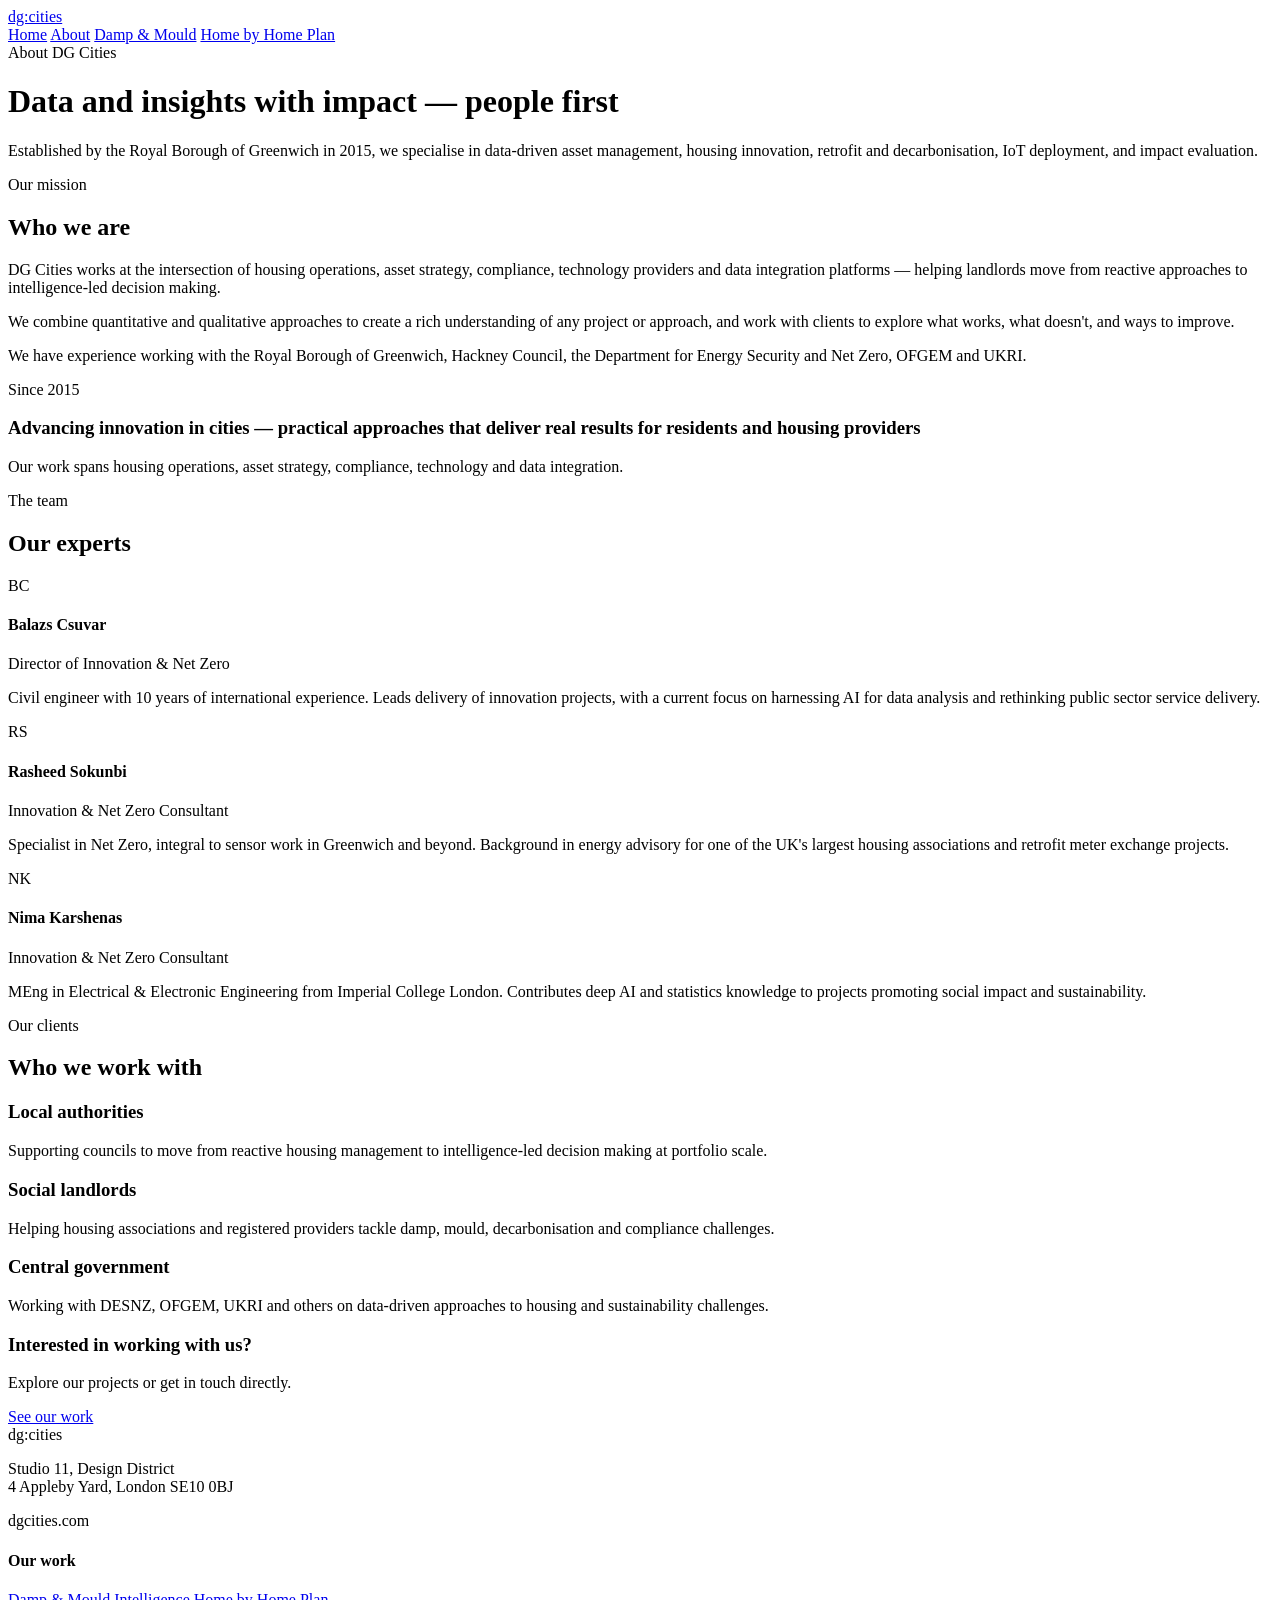
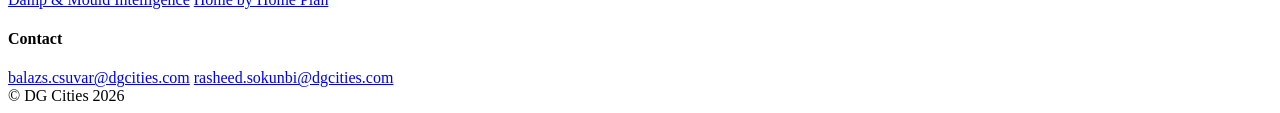
==== about.html @ 5fc02e4f "Add files via upload" ====
<!DOCTYPE html>
<html lang="en">
<head>
  <meta charset="UTF-8" />
  <meta name="viewport" content="width=device-width, initial-scale=1.0" />
  <title>About — DG Cities</title>
  <link rel="stylesheet" href="style.css" />
</head>
<body>

<!-- ===================== NAVIGATION ===================== -->
<nav>
  <a class="nav-logo" href="index.html">dg:cities</a>
  <div class="nav-links">
    <a href="index.html">Home</a>
    <a href="about.html" class="active">About</a>
    <a href="damp-mould.html">Damp &amp; Mould</a>
    <a href="home-by-home.html">Home by Home Plan</a>
  </div>
</nav>

<!-- ===================== HERO ===================== -->
<div class="page-hero">
  <div class="badge">About DG Cities</div>
  <!-- EDIT: Page headline and intro -->
  <h1>Data and insights with impact — people first</h1>
  <p>Established by the Royal Borough of Greenwich in 2015, we specialise in data-driven asset
     management, housing innovation, retrofit and decarbonisation, IoT deployment, and impact evaluation.</p>
</div>

<!-- ===================== WHO WE ARE ===================== -->
<div class="section">
  <div class="two-col">
    <div>
      <div class="section-label">Our mission</div>
      <h2>Who we are</h2>
      <!-- EDIT: Company description paragraphs -->
      <p class="body-text mt-sm">
        DG Cities works at the intersection of housing operations, asset strategy, compliance,
        technology providers and data integration platforms — helping landlords move from reactive
        approaches to intelligence-led decision making.
      </p>
      <p class="body-text mt-sm">
        We combine quantitative and qualitative approaches to create a rich understanding of any
        project or approach, and work with clients to explore what works, what doesn't, and ways
        to improve.
      </p>
      <p class="body-text mt-sm">
        We have experience working with the Royal Borough of Greenwich, Hackney Council, the
        Department for Energy Security and Net Zero, OFGEM and UKRI.
      </p>
    </div>
    <div class="hero-panel">
      <div class="hero-panel-badge">Since 2015</div>
      <h3>Advancing innovation in cities — practical approaches that deliver real results for residents and housing providers</h3>
      <p>Our work spans housing operations, asset strategy, compliance, technology and data integration.</p>
    </div>
  </div>
</div>

<!-- ===================== TEAM ===================== -->
<div class="section section-alt">
  <div class="section-label">The team</div>
  <h2>Our experts</h2>
  <div class="team-grid">

    <!-- EDIT: Team member 1 — change initials, name, role and bio -->
    <div class="team-card">
      <div class="team-avatar">BC</div>
      <h4>Balazs Csuvar</h4>
      <div class="role">Director of Innovation &amp; Net Zero</div>
      <p>Civil engineer with 10 years of international experience. Leads delivery of innovation projects,
         with a current focus on harnessing AI for data analysis and rethinking public sector service delivery.</p>
    </div>

    <!-- EDIT: Team member 2 -->
    <div class="team-card">
      <div class="team-avatar">RS</div>
      <h4>Rasheed Sokunbi</h4>
      <div class="role">Innovation &amp; Net Zero Consultant</div>
      <p>Specialist in Net Zero, integral to sensor work in Greenwich and beyond. Background in energy
         advisory for one of the UK's largest housing associations and retrofit meter exchange projects.</p>
    </div>

    <!-- EDIT: Team member 3 -->
    <div class="team-card">
      <div class="team-avatar">NK</div>
      <h4>Nima Karshenas</h4>
      <div class="role">Innovation &amp; Net Zero Consultant</div>
      <p>MEng in Electrical &amp; Electronic Engineering from Imperial College London. Contributes deep
         AI and statistics knowledge to projects promoting social impact and sustainability.</p>
    </div>

  </div>
</div>

<!-- ===================== CLIENTS ===================== -->
<div class="section">
  <div class="section-label">Our clients</div>
  <h2>Who we work with</h2>
  <div class="cards-grid">
    <div class="card">
      <h3>Local authorities</h3>
      <p>Supporting councils to move from reactive housing management to intelligence-led decision making at portfolio scale.</p>
    </div>
    <div class="card">
      <h3>Social landlords</h3>
      <p>Helping housing associations and registered providers tackle damp, mould, decarbonisation and compliance challenges.</p>
    </div>
    <div class="card">
      <h3>Central government</h3>
      <p>Working with DESNZ, OFGEM, UKRI and others on data-driven approaches to housing and sustainability challenges.</p>
    </div>
  </div>
</div>

<!-- ===================== CTA ===================== -->
<div class="cta-strip">
  <div>
    <h3>Interested in working with us?</h3>
    <p>Explore our projects or get in touch directly.</p>
  </div>
  <a class="btn-cta" href="damp-mould.html">See our work</a>
</div>

<!-- ===================== FOOTER ===================== -->
<footer>
  <div class="footer-inner">
    <div>
      <span class="footer-logo">dg:cities</span>
      <p>Studio 11, Design District<br>4 Appleby Yard, London SE10 0BJ</p>
      <p class="mt-sm">dgcities.com</p>
    </div>
    <div>
      <h4>Our work</h4>
      <a href="damp-mould.html">Damp &amp; Mould Intelligence</a>
      <a href="home-by-home.html">Home by Home Plan</a>
    </div>
    <div>
      <h4>Contact</h4>
      <a href="mailto:balazs.csuvar@dgcities.com">balazs.csuvar@dgcities.com</a>
      <a href="mailto:rasheed.sokunbi@dgcities.com">rasheed.sokunbi@dgcities.com</a>
    </div>
  </div>
  <div class="footer-bottom">© DG Cities 2026</div>
</footer>

</body>
</html>
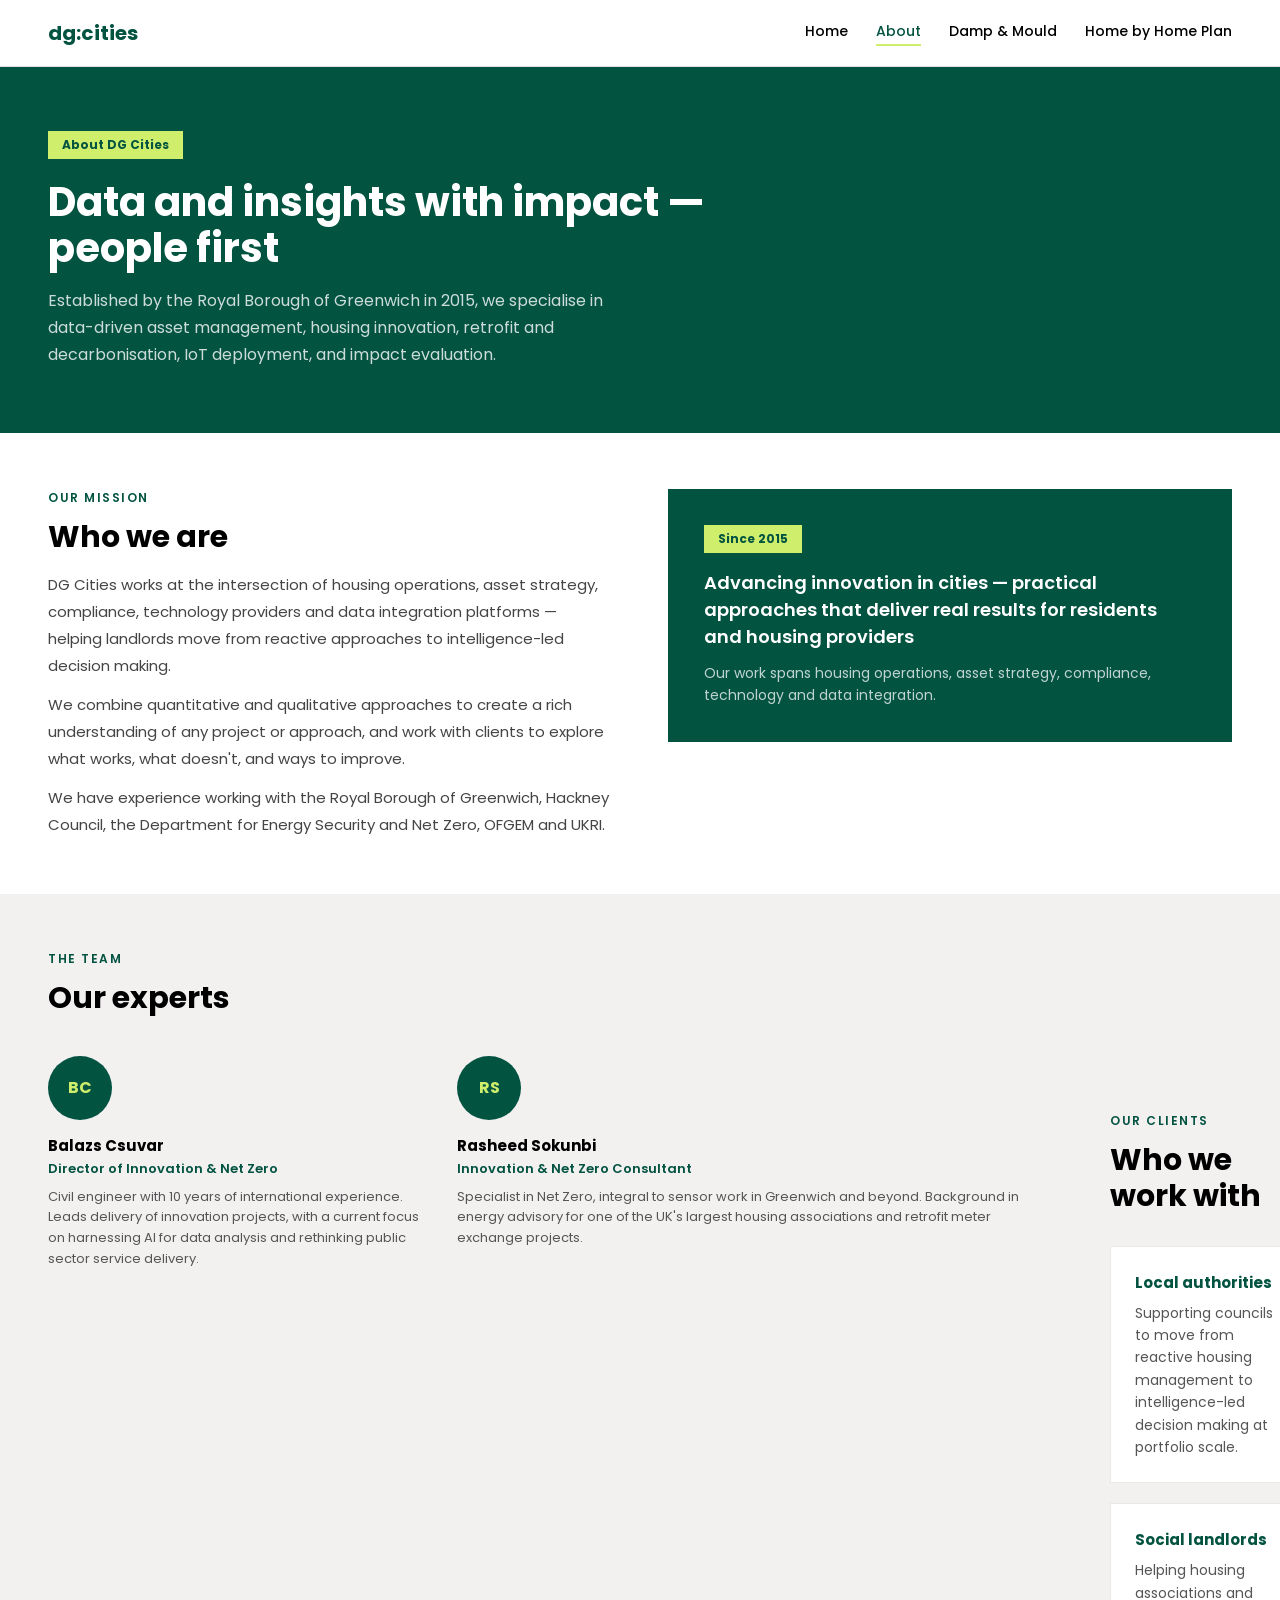
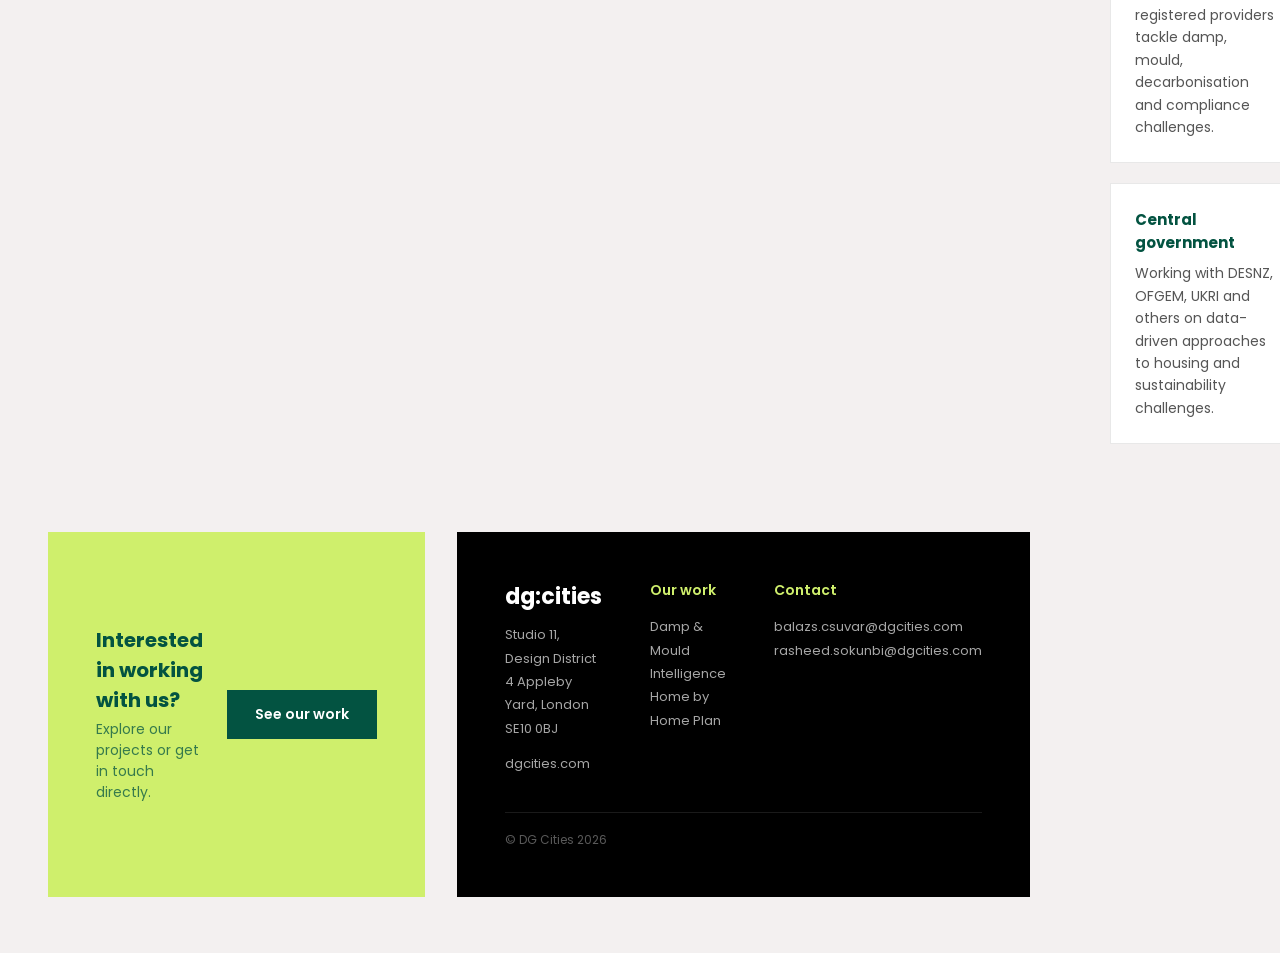
==== commit dccf22b5: "Remove Nima Karshenas from team section Removed team member 3 details from the about section." ====
--- a/about.html
+++ b/about.html
@@ -82,17 +82,7 @@
          advisory for one of the UK's largest housing associations and retrofit meter exchange projects.</p>
     </div>
 
-    <!-- EDIT: Team member 3 -->
-    <div class="team-card">
-      <div class="team-avatar">NK</div>
-      <h4>Nima Karshenas</h4>
-      <div class="role">Innovation &amp; Net Zero Consultant</div>
-      <p>MEng in Electrical &amp; Electronic Engineering from Imperial College London. Contributes deep
-         AI and statistics knowledge to projects promoting social impact and sustainability.</p>
-    </div>
 
-  </div>
-</div>
 
 <!-- ===================== CLIENTS ===================== -->
 <div class="section">
--- a/style.css
+++ b/style.css
@@ -0,0 +1,460 @@
+/* =============================================
+   DG CITIES WEBSITE — SHARED STYLESHEET
+   Colours:
+     --dg-green:   #035341  (dark green)
+     --dg-lime:    #CFEF6C  (lime highlight)
+     --dg-white:   #FFFFFF
+     --dg-offwhite:#F3F0F0
+     --dg-black:   #000000
+   Font: Poppins (loaded via Google Fonts)
+============================================= */
+
+@import url('https://fonts.googleapis.com/css2?family=Poppins:wght@400;500;600;700&display=swap');
+
+* { box-sizing: border-box; margin: 0; padding: 0; }
+
+:root {
+  --dg-green:    #035341;
+  --dg-lime:     #CFEF6C;
+  --dg-white:    #FFFFFF;
+  --dg-offwhite: #F3F0F0;
+  --dg-black:    #000000;
+}
+
+body {
+  font-family: 'Poppins', sans-serif;
+  background: var(--dg-white);
+  color: var(--dg-black);
+}
+
+/* ---- NAVIGATION ---- */
+nav {
+  display: flex;
+  align-items: center;
+  justify-content: space-between;
+  padding: 18px 48px;
+  border-bottom: 1px solid #e0e0e0;
+  background: var(--dg-white);
+  position: sticky;
+  top: 0;
+  z-index: 100;
+}
+.nav-logo {
+  font-size: 20px;
+  font-weight: 700;
+  color: var(--dg-green);
+  text-decoration: none;
+}
+.nav-links {
+  display: flex;
+  gap: 28px;
+}
+.nav-links a {
+  font-size: 14px;
+  font-weight: 500;
+  color: var(--dg-black);
+  text-decoration: none;
+  padding-bottom: 2px;
+  border-bottom: 2px solid transparent;
+}
+.nav-links a:hover { color: var(--dg-green); }
+.nav-links a.active {
+  color: var(--dg-green);
+  border-bottom: 2px solid var(--dg-lime);
+}
+
+/* ---- PAGE HERO ---- */
+.page-hero {
+  background: var(--dg-green);
+  padding: 64px 48px;
+}
+.badge {
+  display: inline-block;
+  background: var(--dg-lime);
+  color: var(--dg-green);
+  font-size: 12px;
+  font-weight: 700;
+  padding: 5px 14px;
+  margin-bottom: 20px;
+}
+.page-hero h1 {
+  color: white;
+  font-size: 40px;
+  font-weight: 700;
+  margin-bottom: 16px;
+  line-height: 1.15;
+  max-width: 700px;
+}
+.page-hero p {
+  color: rgba(255,255,255,0.8);
+  font-size: 16px;
+  max-width: 580px;
+  line-height: 1.7;
+}
+
+/* ---- SECTIONS ---- */
+.section        { padding: 56px 48px; }
+.section-alt    { background: var(--dg-offwhite); }
+.section-dark   { background: var(--dg-green); }
+
+.section-label {
+  font-size: 12px;
+  font-weight: 600;
+  letter-spacing: 1.5px;
+  text-transform: uppercase;
+  color: var(--dg-green);
+  margin-bottom: 12px;
+}
+.section-label-light { color: var(--dg-lime); }
+
+.section h2 {
+  font-size: 30px;
+  font-weight: 700;
+  margin-bottom: 16px;
+  line-height: 1.2;
+}
+.section-dark h2 { color: white; }
+.section-dark p  { color: rgba(255,255,255,0.8); }
+
+/* ---- LAYOUTS ---- */
+.two-col {
+  display: grid;
+  grid-template-columns: 1fr 1fr;
+  gap: 56px;
+  align-items: start;
+}
+.hero-panel {
+  background: var(--dg-green);
+  padding: 36px;
+}
+.hero-panel-badge {
+  display: inline-block;
+  background: var(--dg-lime);
+  color: var(--dg-green);
+  font-size: 12px;
+  font-weight: 700;
+  padding: 5px 14px;
+  margin-bottom: 16px;
+}
+.hero-panel h3 {
+  color: white;
+  font-size: 18px;
+  font-weight: 600;
+  line-height: 1.5;
+}
+.hero-panel p {
+  color: rgba(255,255,255,0.75);
+  font-size: 14px;
+  margin-top: 12px;
+  line-height: 1.6;
+}
+
+/* ---- CARDS ---- */
+.cards-grid {
+  display: grid;
+  grid-template-columns: repeat(auto-fit, minmax(190px, 1fr));
+  gap: 20px;
+  margin-top: 32px;
+}
+.card {
+  background: var(--dg-white);
+  padding: 24px;
+  border: 1px solid #e8e8e8;
+}
+.card h3 {
+  font-size: 15px;
+  font-weight: 700;
+  margin-bottom: 8px;
+  color: var(--dg-green);
+}
+.card p { font-size: 14px; color: #555; line-height: 1.6; }
+
+/* ---- STATS ---- */
+.stat-row {
+  display: grid;
+  grid-template-columns: repeat(3, 1fr);
+  gap: 16px;
+  margin-top: 32px;
+}
+.stat-box {
+  background: var(--dg-offwhite);
+  padding: 24px;
+  text-align: center;
+}
+.stat-box .number { font-size: 32px; font-weight: 700; color: var(--dg-green); }
+.stat-box .label  { font-size: 12px; color: #666; margin-top: 4px; line-height: 1.4; }
+.stat-box-dark { background: rgba(255,255,255,0.08); }
+.stat-box-dark .number { color: var(--dg-lime); }
+.stat-box-dark .label  { color: rgba(255,255,255,0.65); }
+
+/* ---- PROJECT CARDS ---- */
+.project-card {
+  display: grid;
+  grid-template-columns: 1fr 1fr;
+  border: 1px solid #e8e8e8;
+  margin-bottom: 28px;
+  text-decoration: none;
+  color: inherit;
+  transition: transform 0.2s;
+}
+.project-card:hover { transform: translateY(-2px); }
+.project-card-content {
+  padding: 36px;
+  display: flex;
+  flex-direction: column;
+  justify-content: center;
+}
+.project-card-content h3 { font-size: 20px; font-weight: 700; margin-bottom: 10px; }
+.project-card-content p  { font-size: 14px; color: #555; line-height: 1.7; margin-bottom: 16px; }
+.project-tag {
+  display: inline-block;
+  font-size: 11px;
+  font-weight: 600;
+  letter-spacing: 1px;
+  text-transform: uppercase;
+  padding: 4px 12px;
+  margin-bottom: 12px;
+  width: fit-content;
+}
+.tag-green { background: var(--dg-lime); color: var(--dg-green); }
+.link-arrow { color: var(--dg-green); font-size: 14px; font-weight: 600; }
+.project-card-visual {
+  min-height: 220px;
+  display: flex;
+  align-items: center;
+  justify-content: center;
+  padding: 32px;
+}
+.bg-green { background: var(--dg-green); }
+.bg-lime  { background: var(--dg-lime); }
+.vis-label { font-size: 13px; font-weight: 500; text-align: center; line-height: 1.5; }
+
+/* ---- QUOTE ---- */
+.quote-block {
+  border-left: 4px solid var(--dg-lime);
+  padding: 20px 28px;
+  background: var(--dg-offwhite);
+  margin: 24px 0;
+}
+.quote-block p    { font-size: 15px; font-style: italic; line-height: 1.7; color: var(--dg-green); font-weight: 500; }
+.quote-block cite { display: block; margin-top: 10px; font-size: 13px; color: #666; font-style: normal; }
+
+/* ---- DELIVERABLES ---- */
+.deliverable-list { margin-top: 24px; }
+.deliverable-item {
+  display: flex;
+  gap: 16px;
+  padding: 16px 0;
+  border-bottom: 1px solid #e8e8e8;
+  align-items: flex-start;
+}
+.deliverable-item:last-child { border-bottom: none; }
+.deliverable-dot {
+  min-width: 10px; height: 10px;
+  background: var(--dg-green);
+  border-radius: 50%;
+  margin-top: 6px;
+}
+.deliverable-item h4 { font-size: 15px; font-weight: 700; margin-bottom: 4px; }
+.deliverable-item p  { font-size: 14px; color: #555; line-height: 1.5; }
+
+/* ---- PROCESS STEPS ---- */
+.process-steps { margin-top: 40px; }
+.step { display: flex; gap: 24px; margin-bottom: 28px; align-items: flex-start; }
+.step-num {
+  min-width: 40px; height: 40px;
+  background: var(--dg-green);
+  color: var(--dg-lime);
+  display: flex; align-items: center; justify-content: center;
+  font-weight: 700; font-size: 16px; flex-shrink: 0;
+}
+.step-content h4 { font-size: 16px; font-weight: 700; margin-bottom: 6px; }
+.step-content p  { font-size: 14px; color: #555; line-height: 1.6; }
+
+/* ---- PROCESS FLOW ---- */
+.process-flow {
+  display: grid;
+  grid-template-columns: repeat(4, 1fr);
+  gap: 2px;
+  margin-top: 28px;
+}
+.flow-step { background: var(--dg-offwhite); padding: 16px 12px; text-align: center; }
+.flow-num {
+  width: 28px; height: 28px;
+  background: var(--dg-green); color: var(--dg-lime);
+  border-radius: 50%;
+  display: flex; align-items: center; justify-content: center;
+  font-size: 12px; font-weight: 700;
+  margin: 0 auto 8px;
+}
+.flow-step h5 { font-size: 11px; font-weight: 700; color: var(--dg-green); line-height: 1.3; }
+
+/* ---- AWARD / DARK PANEL ---- */
+.dark-panel { background: var(--dg-green); padding: 56px 48px; }
+.dark-panel-inner { display: grid; grid-template-columns: 1fr 1fr; gap: 48px; align-items: start; }
+.award-icon {
+  width: 52px; height: 52px;
+  background: var(--dg-lime);
+  display: flex; align-items: center; justify-content: center;
+  font-size: 24px; margin-bottom: 16px;
+}
+.dark-panel h2 { color: white; font-size: 26px; font-weight: 700; margin-bottom: 12px; }
+.dark-panel p  { color: rgba(255,255,255,0.8); font-size: 14px; line-height: 1.7; margin-bottom: 12px; }
+.dark-quote { border-left: 3px solid var(--dg-lime); padding: 16px 20px; }
+.dark-quote p    { font-size: 14px; font-style: italic; color: rgba(255,255,255,0.85); line-height: 1.7; }
+.dark-quote cite { display: block; margin-top: 8px; font-size: 12px; color: var(--dg-lime); font-style: normal; font-weight: 600; }
+.pill-row { display: flex; flex-wrap: wrap; gap: 8px; margin-top: 16px; }
+.pill {
+  background: rgba(207,239,108,0.12);
+  border: 1px solid rgba(207,239,108,0.35);
+  color: var(--dg-lime);
+  font-size: 12px; font-weight: 600;
+  padding: 5px 12px;
+}
+.dark-ref {
+  background: rgba(255,255,255,0.06);
+  border: 1px solid rgba(255,255,255,0.15);
+  padding: 20px; margin-top: 16px;
+}
+.dark-ref-label {
+  font-size: 11px; font-weight: 700;
+  letter-spacing: 1px; text-transform: uppercase;
+  color: var(--dg-lime); margin-bottom: 8px;
+}
+.dark-ref p { font-size: 13px; color: rgba(255,255,255,0.75); line-height: 1.6; margin-bottom: 0; }
+
+/* ---- HIGHLIGHT BOX ---- */
+.inline-highlight { background: var(--dg-lime); padding: 20px 24px; margin: 24px 0; }
+.inline-highlight p { font-size: 15px; font-weight: 600; color: var(--dg-green); line-height: 1.6; }
+
+/* ---- LOTI NOTE ---- */
+.loti-note {
+  padding: 16px 20px;
+  background: var(--dg-offwhite);
+  border-left: 4px solid #e0e0e0;
+  margin-top: 16px;
+}
+.loti-note p { font-size: 13px; color: #555; line-height: 1.6; }
+
+/* ---- TEAM ---- */
+.team-grid {
+  display: grid;
+  grid-template-columns: repeat(3, 1fr);
+  gap: 32px;
+  margin-top: 40px;
+}
+.team-avatar {
+  width: 64px; height: 64px;
+  border-radius: 50%;
+  background: var(--dg-green);
+  display: flex; align-items: center; justify-content: center;
+  color: var(--dg-lime); font-size: 16px; font-weight: 700;
+  margin-bottom: 14px;
+}
+.team-card h4   { font-size: 15px; font-weight: 700; margin-bottom: 2px; }
+.team-card .role{ font-size: 13px; color: var(--dg-green); font-weight: 600; margin-bottom: 8px; }
+.team-card p    { font-size: 13px; color: #555; line-height: 1.6; }
+
+/* ---- BROCHURE ---- */
+.brochure-grid {
+  display: grid;
+  grid-template-columns: 1fr 1fr;
+  gap: 24px;
+  margin-top: 28px;
+}
+.brochure-card {
+  background: var(--dg-white);
+  border: 1px solid #e0e0e0;
+  padding: 24px;
+  display: flex;
+  flex-direction: column;
+}
+.brochure-thumb {
+  width: 100%; height: 90px;
+  display: flex; align-items: center; justify-content: center;
+  margin-bottom: 16px;
+}
+.brochure-thumb span {
+  font-size: 12px; font-weight: 700;
+  text-align: center; padding: 0 12px; line-height: 1.4;
+}
+.brochure-card h4 { font-size: 14px; font-weight: 700; margin-bottom: 6px; }
+.brochure-card p  { font-size: 13px; color: #555; line-height: 1.5; margin-bottom: 16px; flex: 1; }
+
+/* ---- BUTTONS ---- */
+.btn-primary {
+  display: inline-block;
+  background: var(--dg-green); color: white;
+  padding: 13px 26px; font-size: 14px; font-weight: 600;
+  border: none; cursor: pointer;
+  font-family: 'Poppins', sans-serif;
+  text-decoration: none;
+}
+.btn-outline {
+  display: inline-block;
+  background: transparent; color: var(--dg-green);
+  padding: 12px 26px; font-size: 14px; font-weight: 600;
+  border: 2px solid var(--dg-green); cursor: pointer;
+  font-family: 'Poppins', sans-serif;
+  margin-left: 12px; text-decoration: none;
+}
+.btn-sm {
+  display: inline-block;
+  background: var(--dg-green); color: white;
+  padding: 11px 20px; font-size: 13px; font-weight: 600;
+  border: none; cursor: pointer;
+  font-family: 'Poppins', sans-serif;
+  text-decoration: none;
+}
+.btn-outline-white {
+  display: inline-block;
+  background: transparent; color: white;
+  padding: 11px 22px; font-size: 13px; font-weight: 600;
+  border: 2px solid rgba(255,255,255,0.4); cursor: pointer;
+  font-family: 'Poppins', sans-serif;
+  text-decoration: none;
+}
+.btn-cta {
+  display: inline-block;
+  background: var(--dg-green); color: white;
+  padding: 14px 28px; font-size: 14px; font-weight: 600;
+  border: none; cursor: pointer;
+  font-family: 'Poppins', sans-serif;
+  text-decoration: none; white-space: nowrap;
+}
+
+/* ---- CTA STRIP ---- */
+.cta-strip {
+  background: var(--dg-lime);
+  padding: 40px 48px;
+  display: flex; align-items: center;
+  justify-content: space-between; gap: 24px;
+}
+.cta-strip h3 { font-size: 20px; font-weight: 700; color: var(--dg-green); }
+.cta-strip p  { font-size: 14px; color: rgba(3,83,65,0.75); margin-top: 4px; }
+
+/* ---- FOOTER ---- */
+footer { background: var(--dg-black); color: white; padding: 48px; }
+.footer-inner {
+  display: grid;
+  grid-template-columns: 2fr 1fr 1fr;
+  gap: 48px;
+}
+footer h4 { font-size: 14px; font-weight: 600; margin-bottom: 14px; color: var(--dg-lime); }
+footer p, footer a {
+  font-size: 13px; color: rgba(255,255,255,0.65);
+  line-height: 1.8; text-decoration: none; display: block;
+}
+footer a:hover { color: var(--dg-lime); }
+.footer-logo { font-size: 22px; font-weight: 700; color: white; margin-bottom: 10px; display: block; }
+.footer-bottom {
+  border-top: 1px solid rgba(255,255,255,0.1);
+  margin-top: 36px; padding-top: 18px;
+  font-size: 12px; color: rgba(255,255,255,0.35);
+}
+
+/* ---- UTILITY ---- */
+.mt-sm { margin-top: 12px; }
+.mt-md { margin-top: 24px; }
+.mt-lg { margin-top: 40px; }
+.body-text { font-size: 15px; line-height: 1.8; color: #444; }
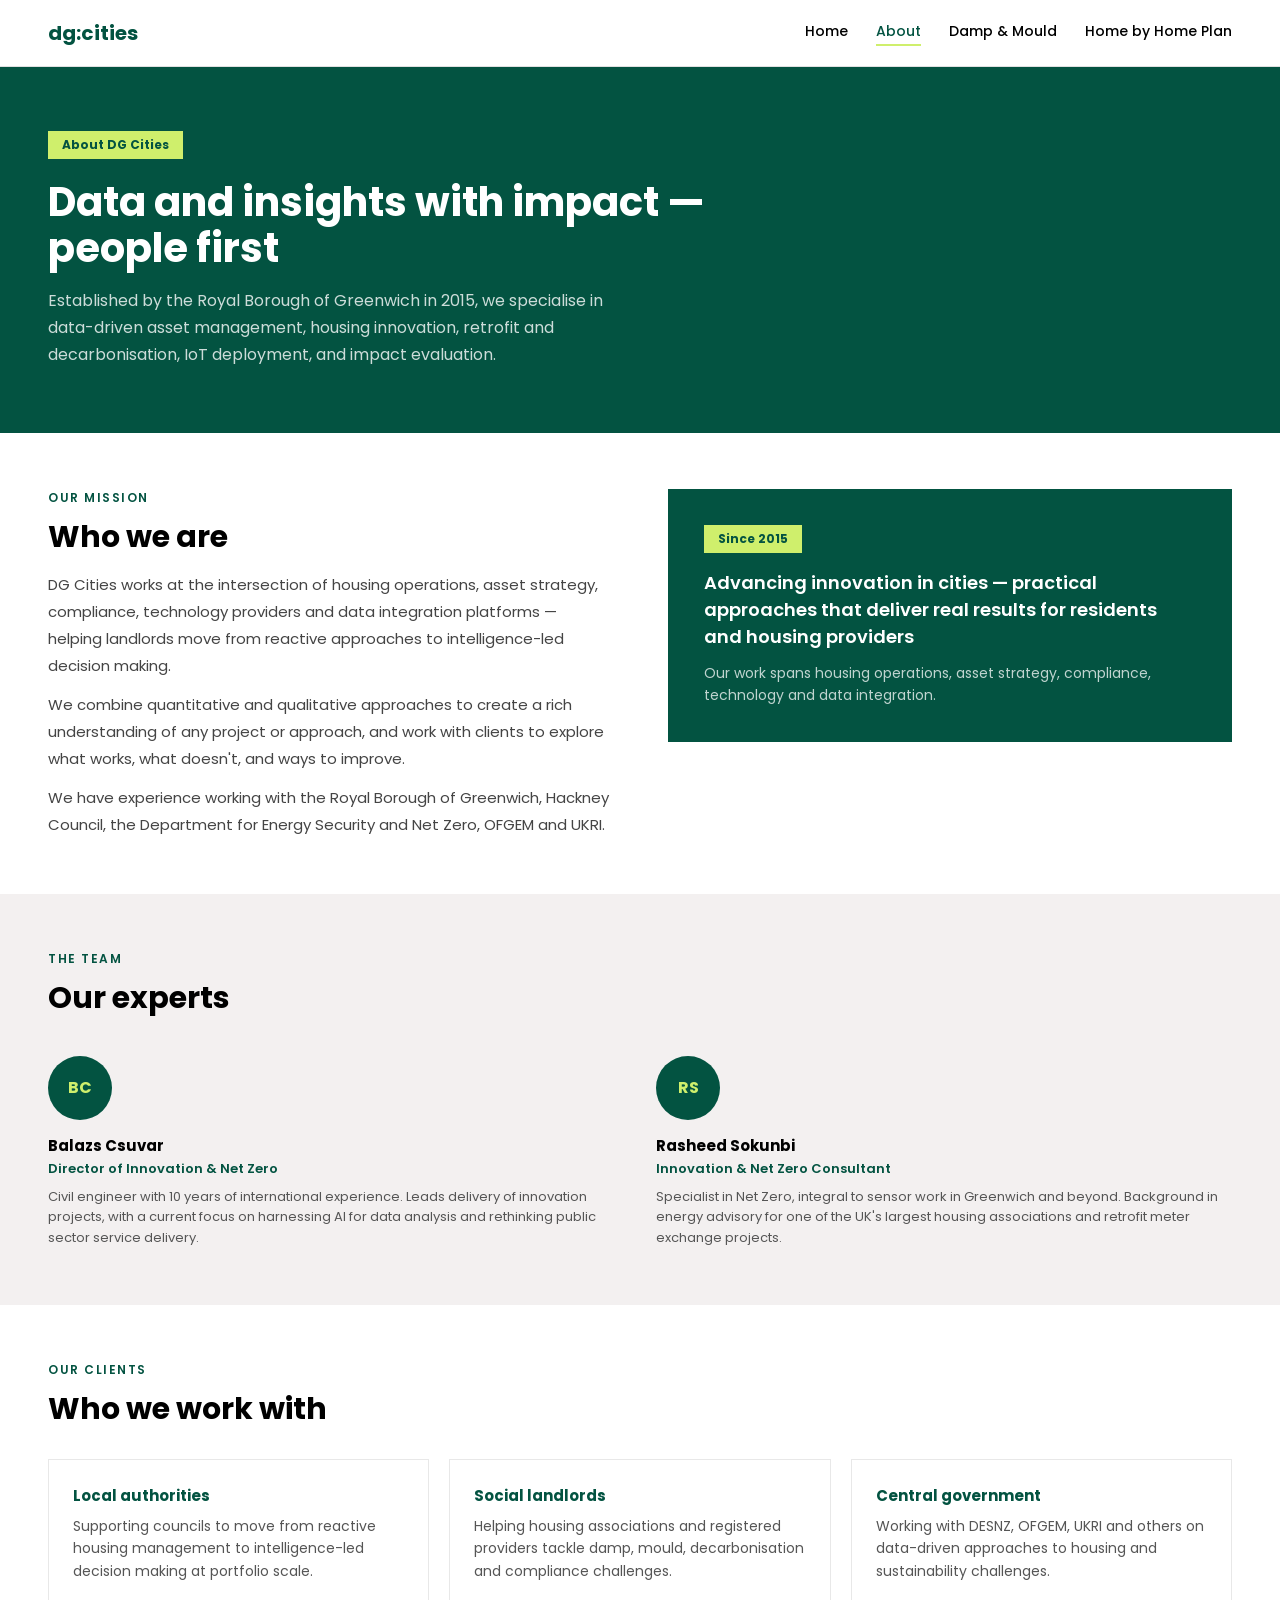
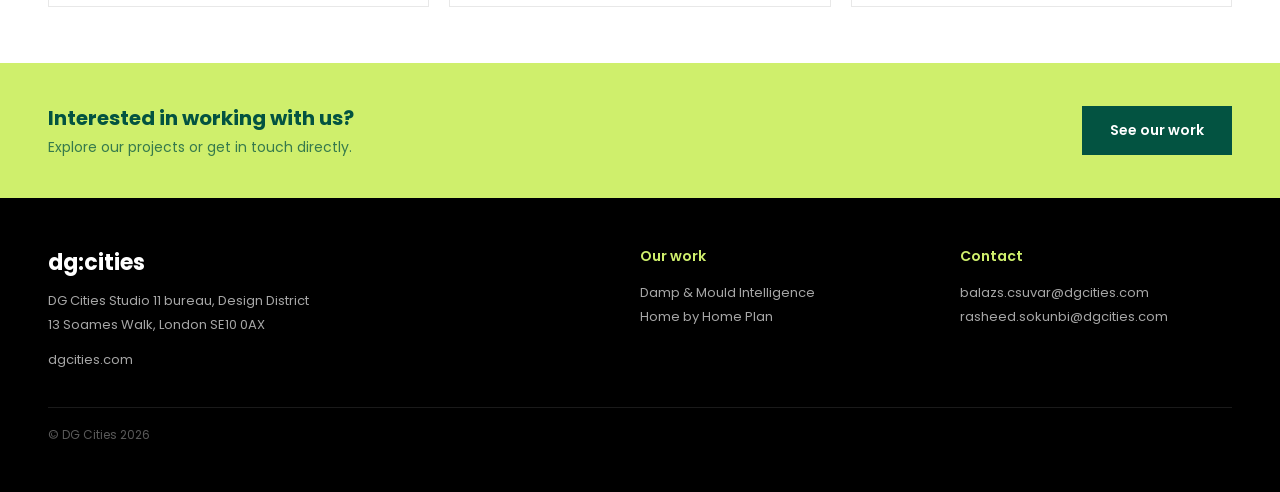
==== commit c6ded72b: "Add files via upload" ====
--- a/about.html
+++ b/about.html
@@ -62,7 +62,7 @@
 <div class="section section-alt">
   <div class="section-label">The team</div>
   <h2>Our experts</h2>
-  <div class="team-grid">
+  <div class="team-grid" style="grid-template-columns: repeat(2, 1fr)">
 
     <!-- EDIT: Team member 1 — change initials, name, role and bio -->
     <div class="team-card">
@@ -82,7 +82,8 @@
          advisory for one of the UK's largest housing associations and retrofit meter exchange projects.</p>
     </div>
 
-
+  </div>
+</div>
 
 <!-- ===================== CLIENTS ===================== -->
 <div class="section">
@@ -118,7 +119,7 @@
   <div class="footer-inner">
     <div>
       <span class="footer-logo">dg:cities</span>
-      <p>Studio 11, Design District<br>4 Appleby Yard, London SE10 0BJ</p>
+      <p>DG Cities Studio 11 bureau, Design District<br>13 Soames Walk, London SE10 0AX</p>
       <p class="mt-sm">dgcities.com</p>
     </div>
     <div>
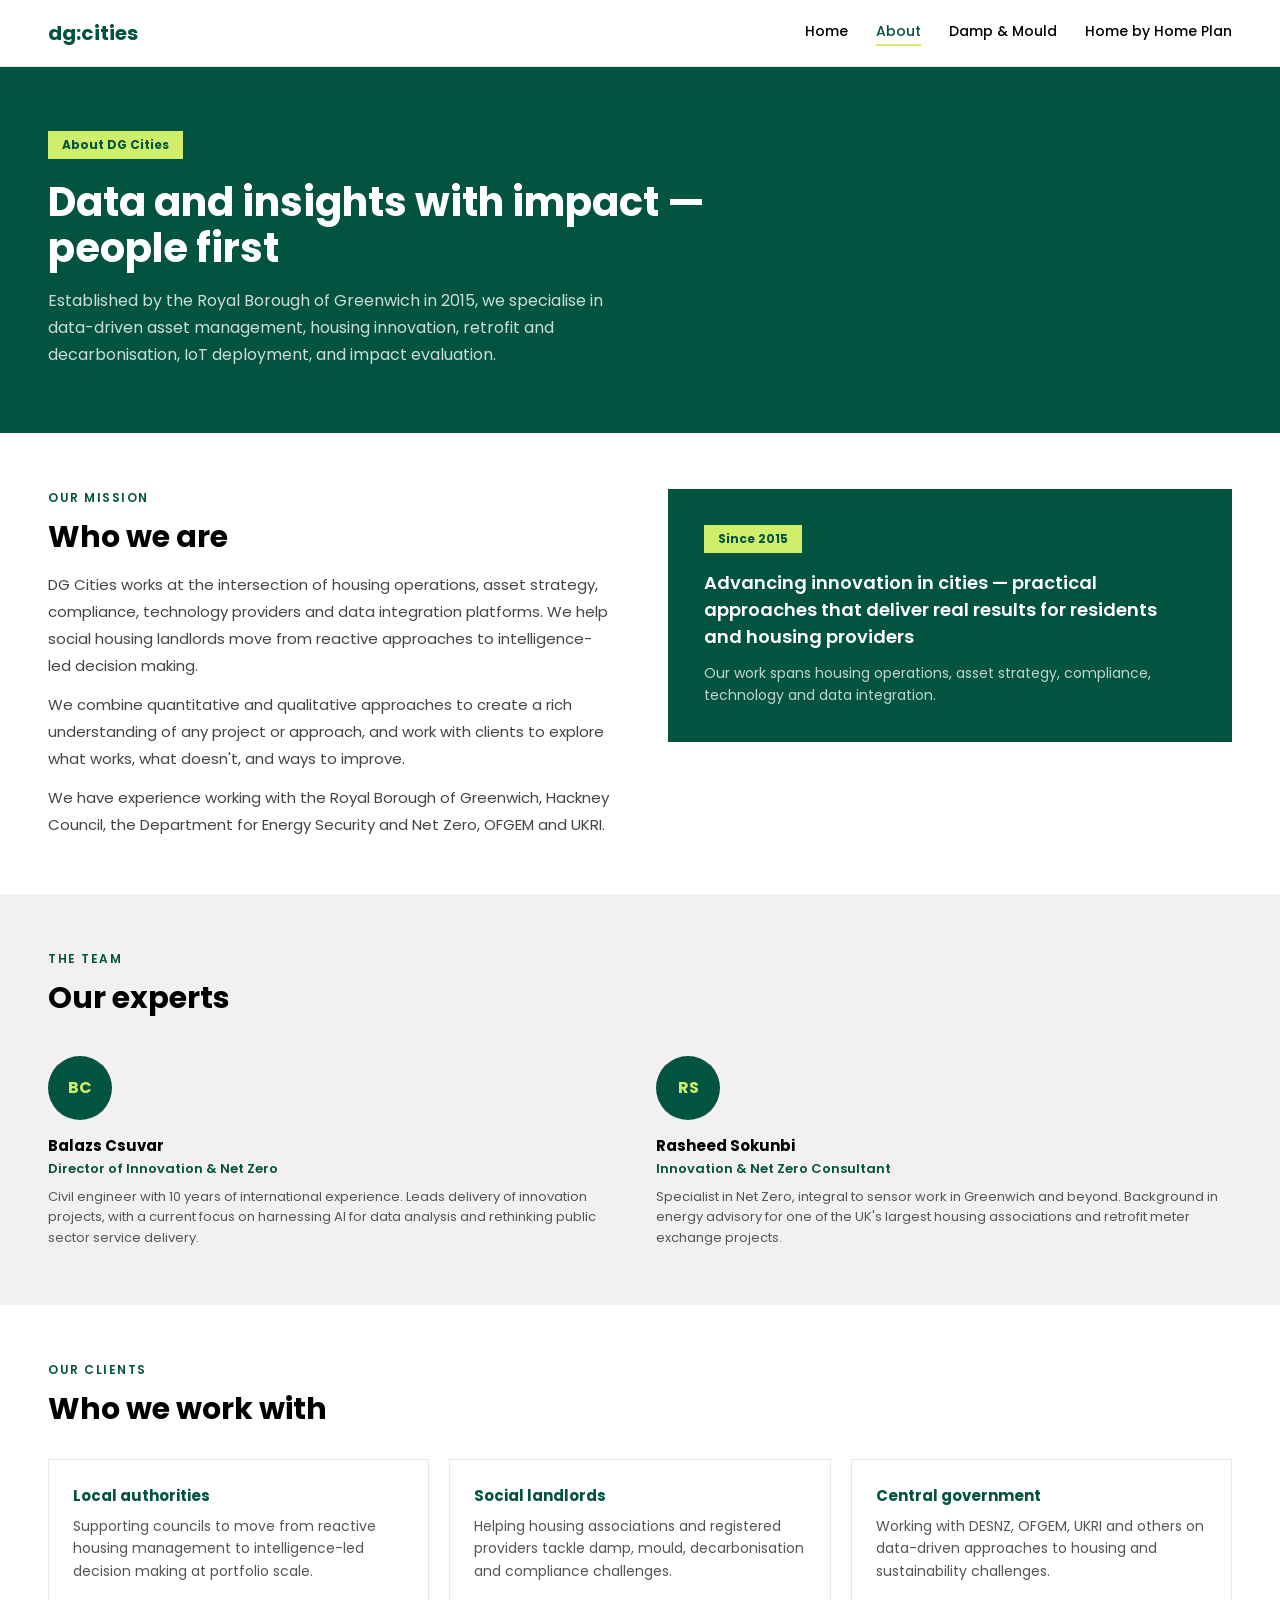
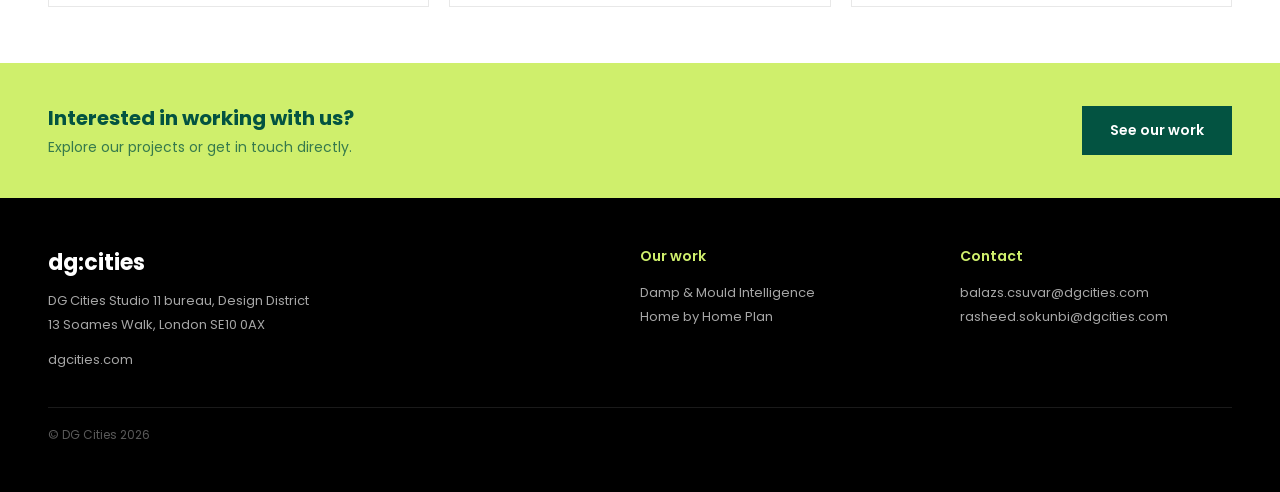
==== commit 7a3b7baf: "Clarify company description in about.html Updated company description to clarify the focus on helpin" ====
--- a/about.html
+++ b/about.html
@@ -37,7 +37,7 @@
       <!-- EDIT: Company description paragraphs -->
       <p class="body-text mt-sm">
         DG Cities works at the intersection of housing operations, asset strategy, compliance,
-        technology providers and data integration platforms — helping landlords move from reactive
+        technology providers and data integration platforms. We help social housing landlords move from reactive
         approaches to intelligence-led decision making.
       </p>
       <p class="body-text mt-sm">
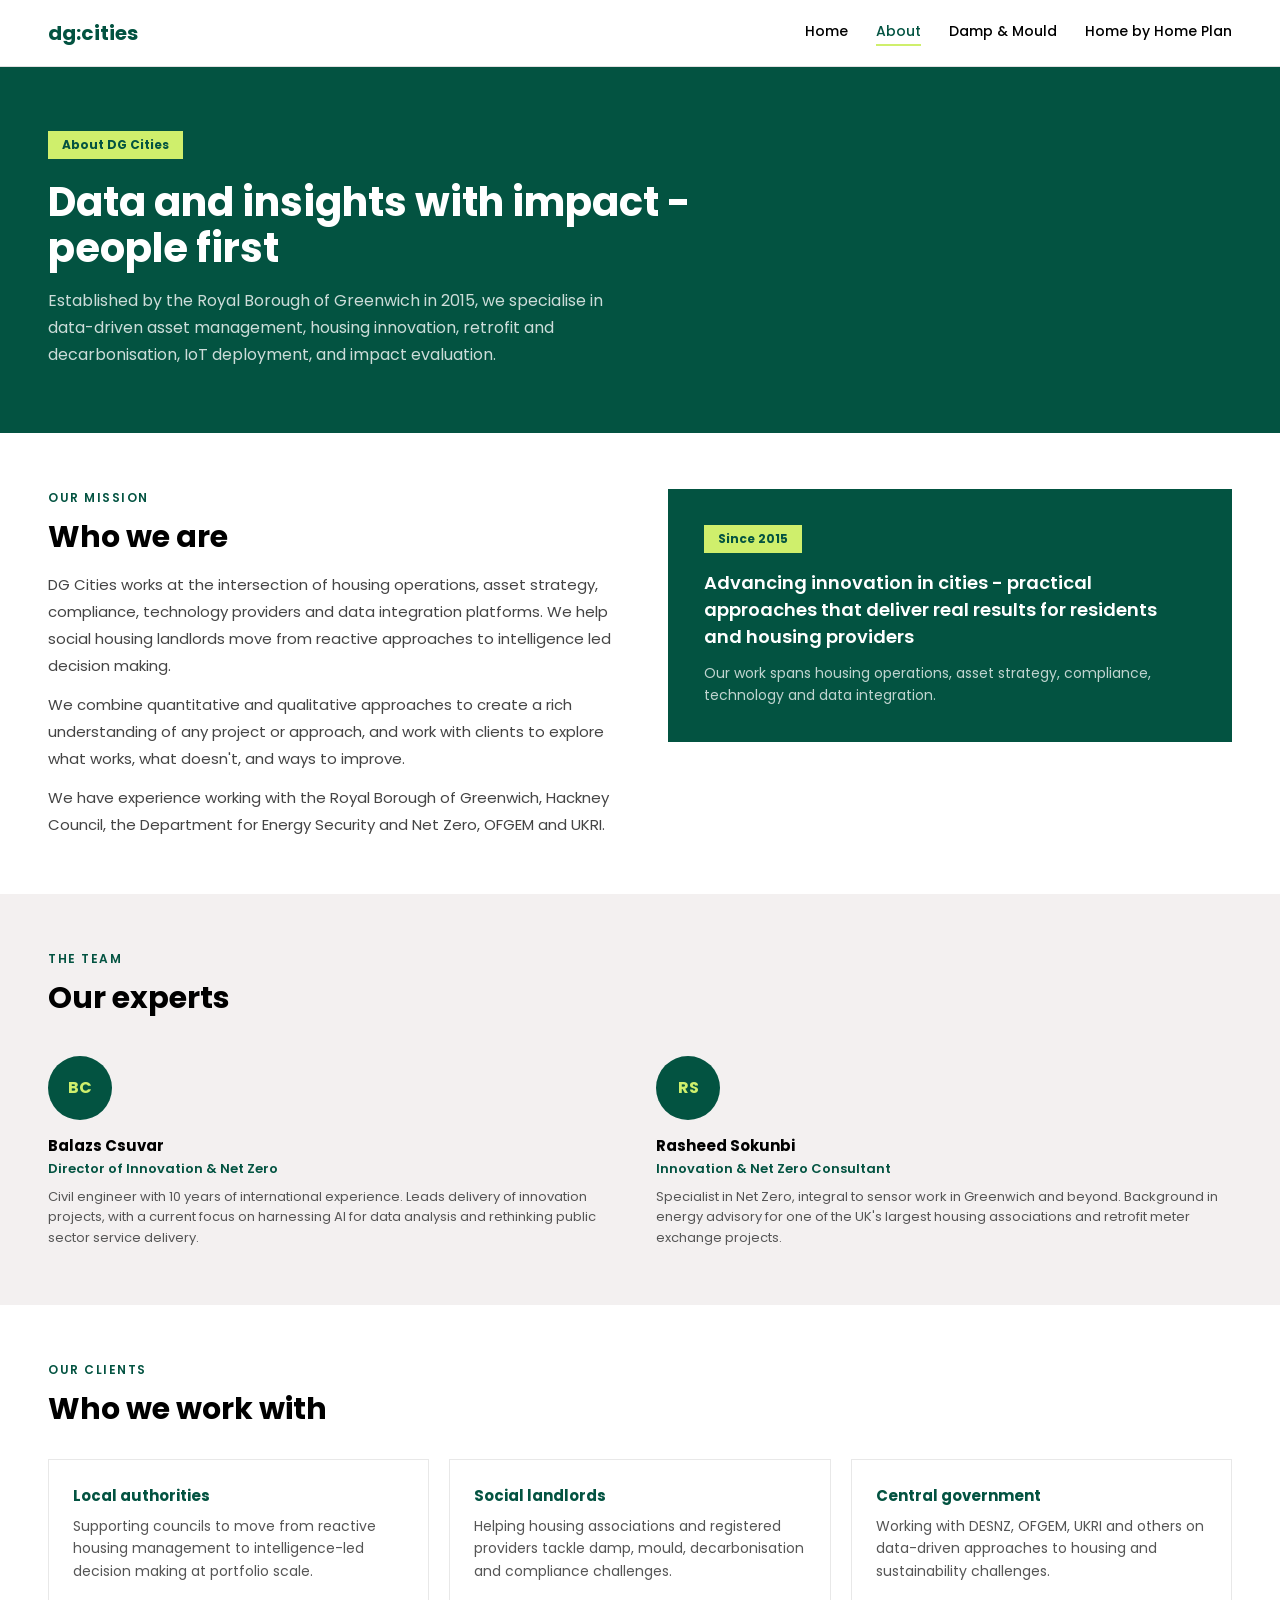
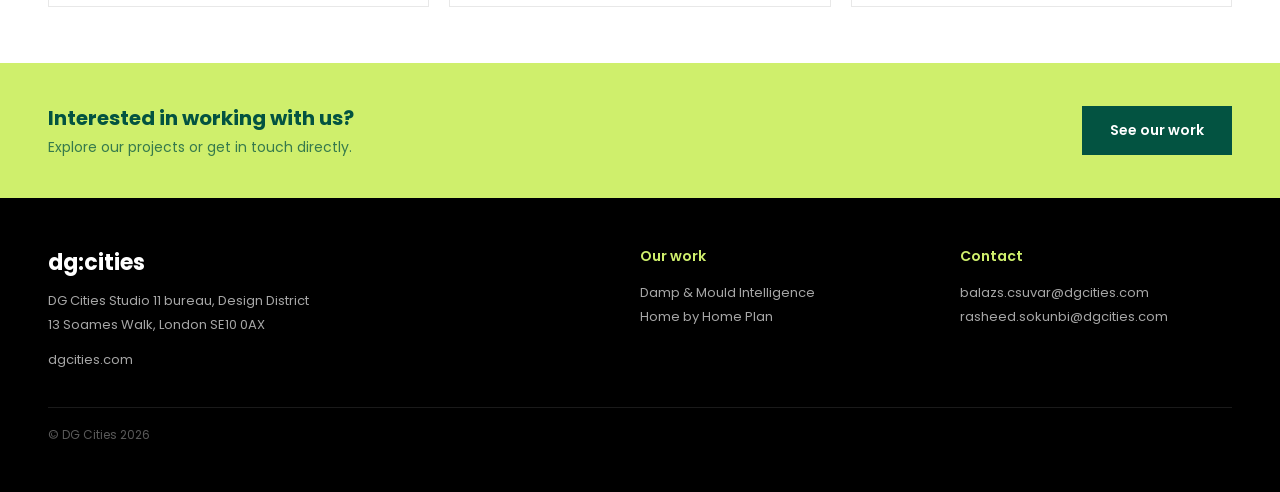
==== commit bd17a9e0: "Replace em dashes with hyphens in about.html" ====
--- a/about.html
+++ b/about.html
@@ -23,7 +23,7 @@
 <div class="page-hero">
   <div class="badge">About DG Cities</div>
   <!-- EDIT: Page headline and intro -->
-  <h1>Data and insights with impact — people first</h1>
+  <h1>Data and insights with impact - people first</h1>
   <p>Established by the Royal Borough of Greenwich in 2015, we specialise in data-driven asset
      management, housing innovation, retrofit and decarbonisation, IoT deployment, and impact evaluation.</p>
 </div>
@@ -38,7 +38,7 @@
       <p class="body-text mt-sm">
         DG Cities works at the intersection of housing operations, asset strategy, compliance,
         technology providers and data integration platforms. We help social housing landlords move from reactive
-        approaches to intelligence-led decision making.
+        approaches to intelligence led decision making.
       </p>
       <p class="body-text mt-sm">
         We combine quantitative and qualitative approaches to create a rich understanding of any
@@ -52,7 +52,7 @@
     </div>
     <div class="hero-panel">
       <div class="hero-panel-badge">Since 2015</div>
-      <h3>Advancing innovation in cities — practical approaches that deliver real results for residents and housing providers</h3>
+      <h3>Advancing innovation in cities - practical approaches that deliver real results for residents and housing providers</h3>
       <p>Our work spans housing operations, asset strategy, compliance, technology and data integration.</p>
     </div>
   </div>
